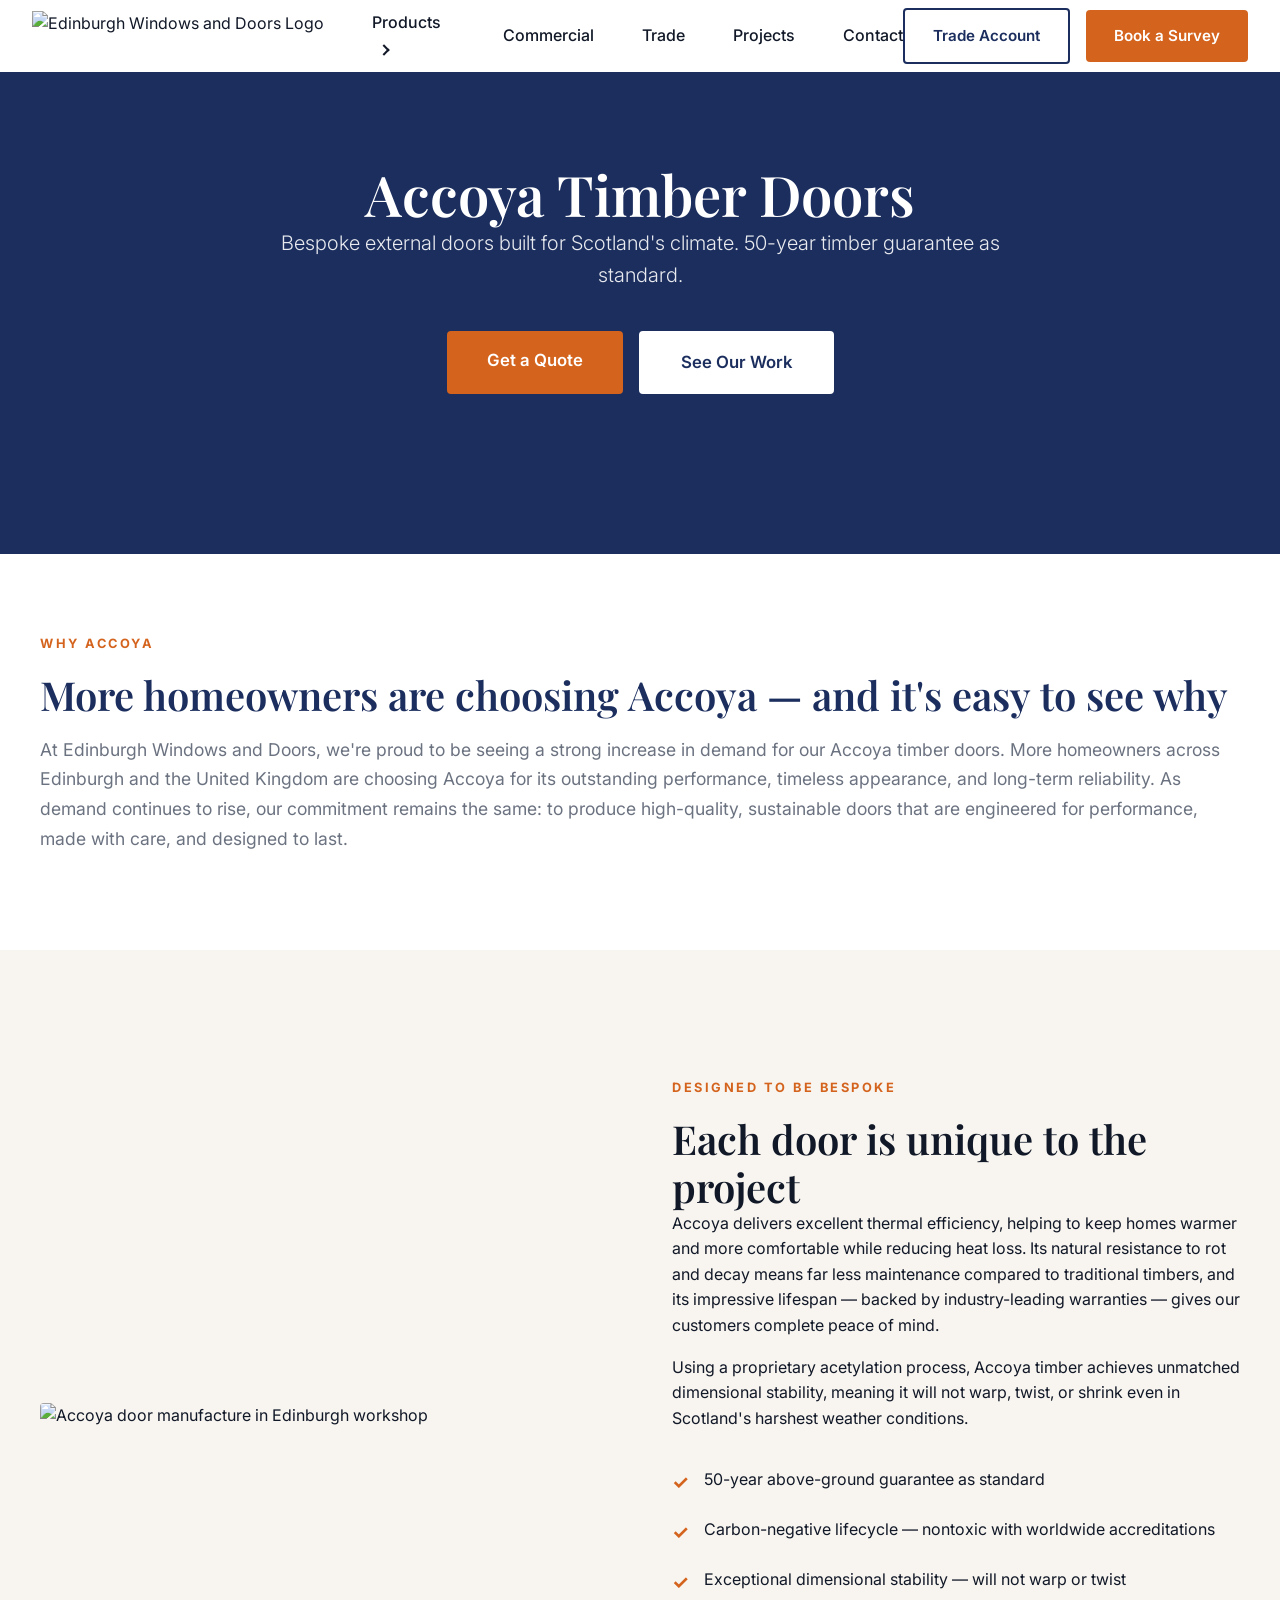
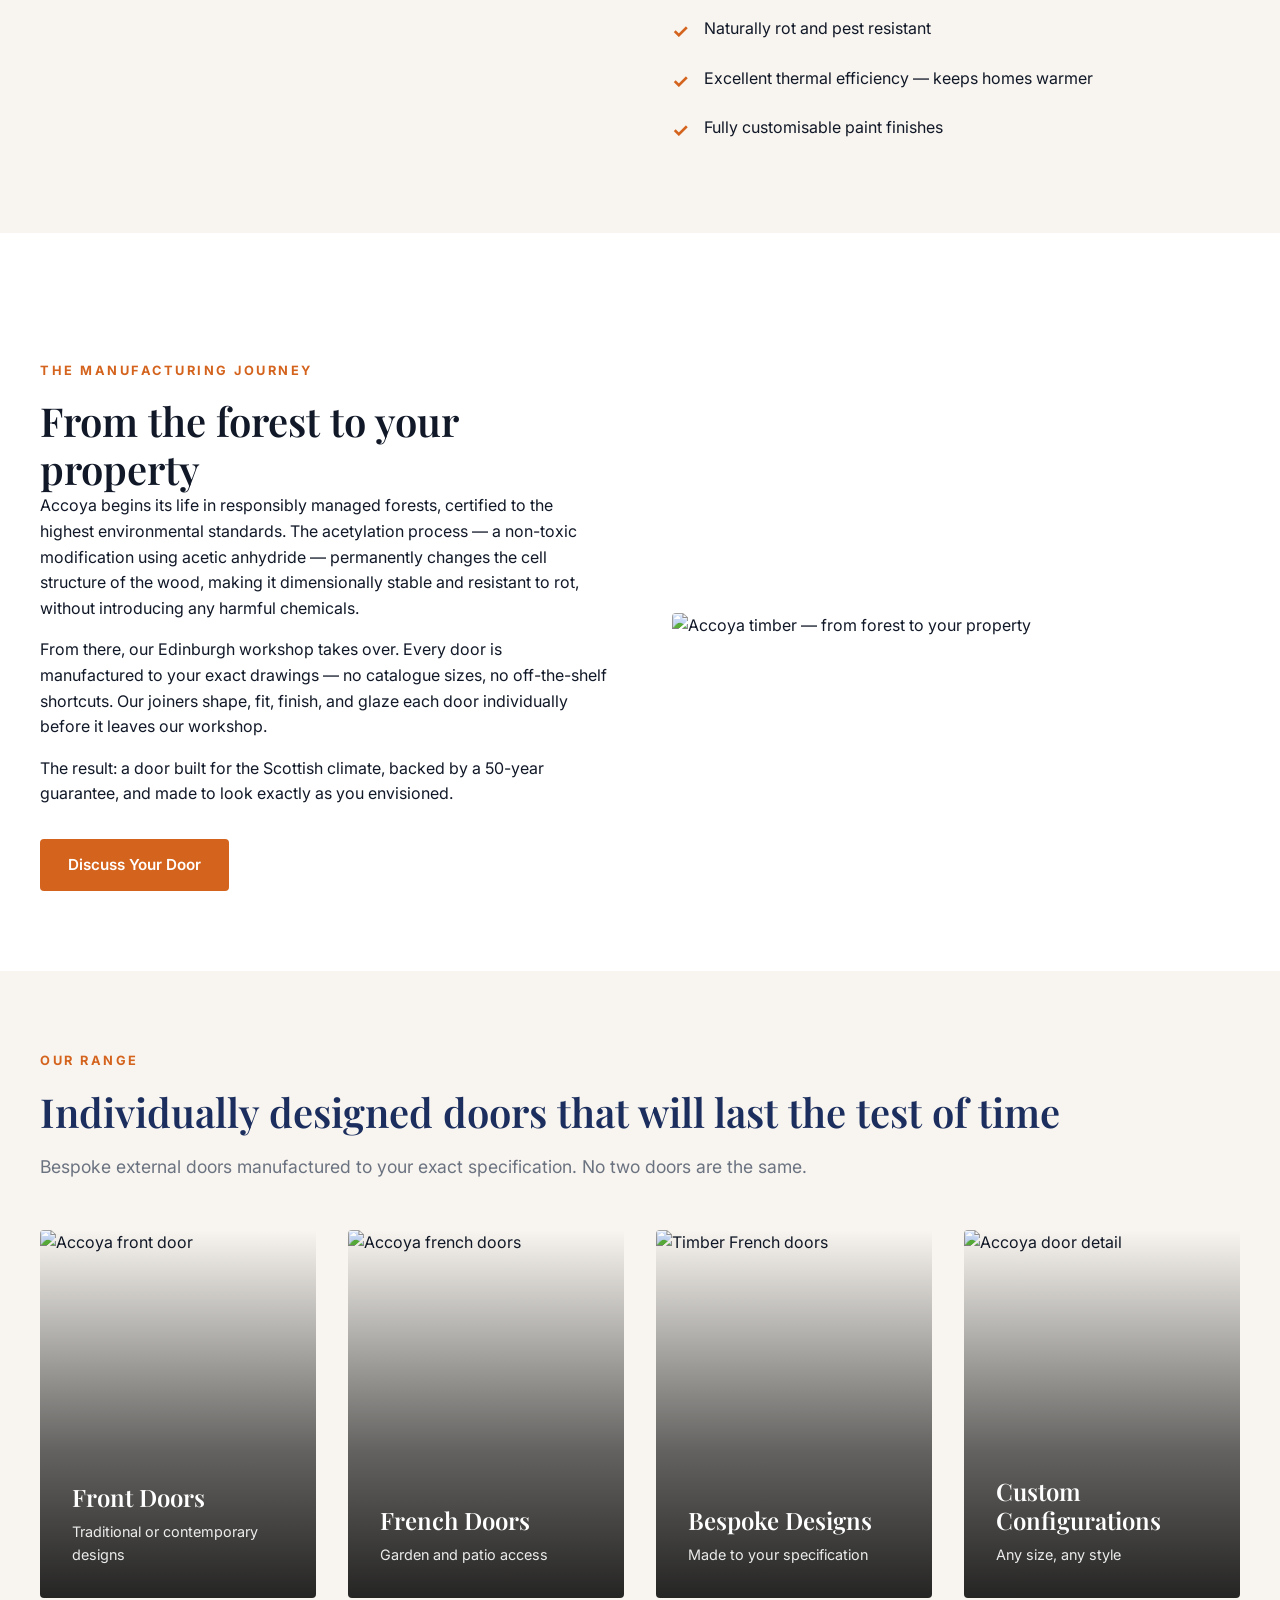
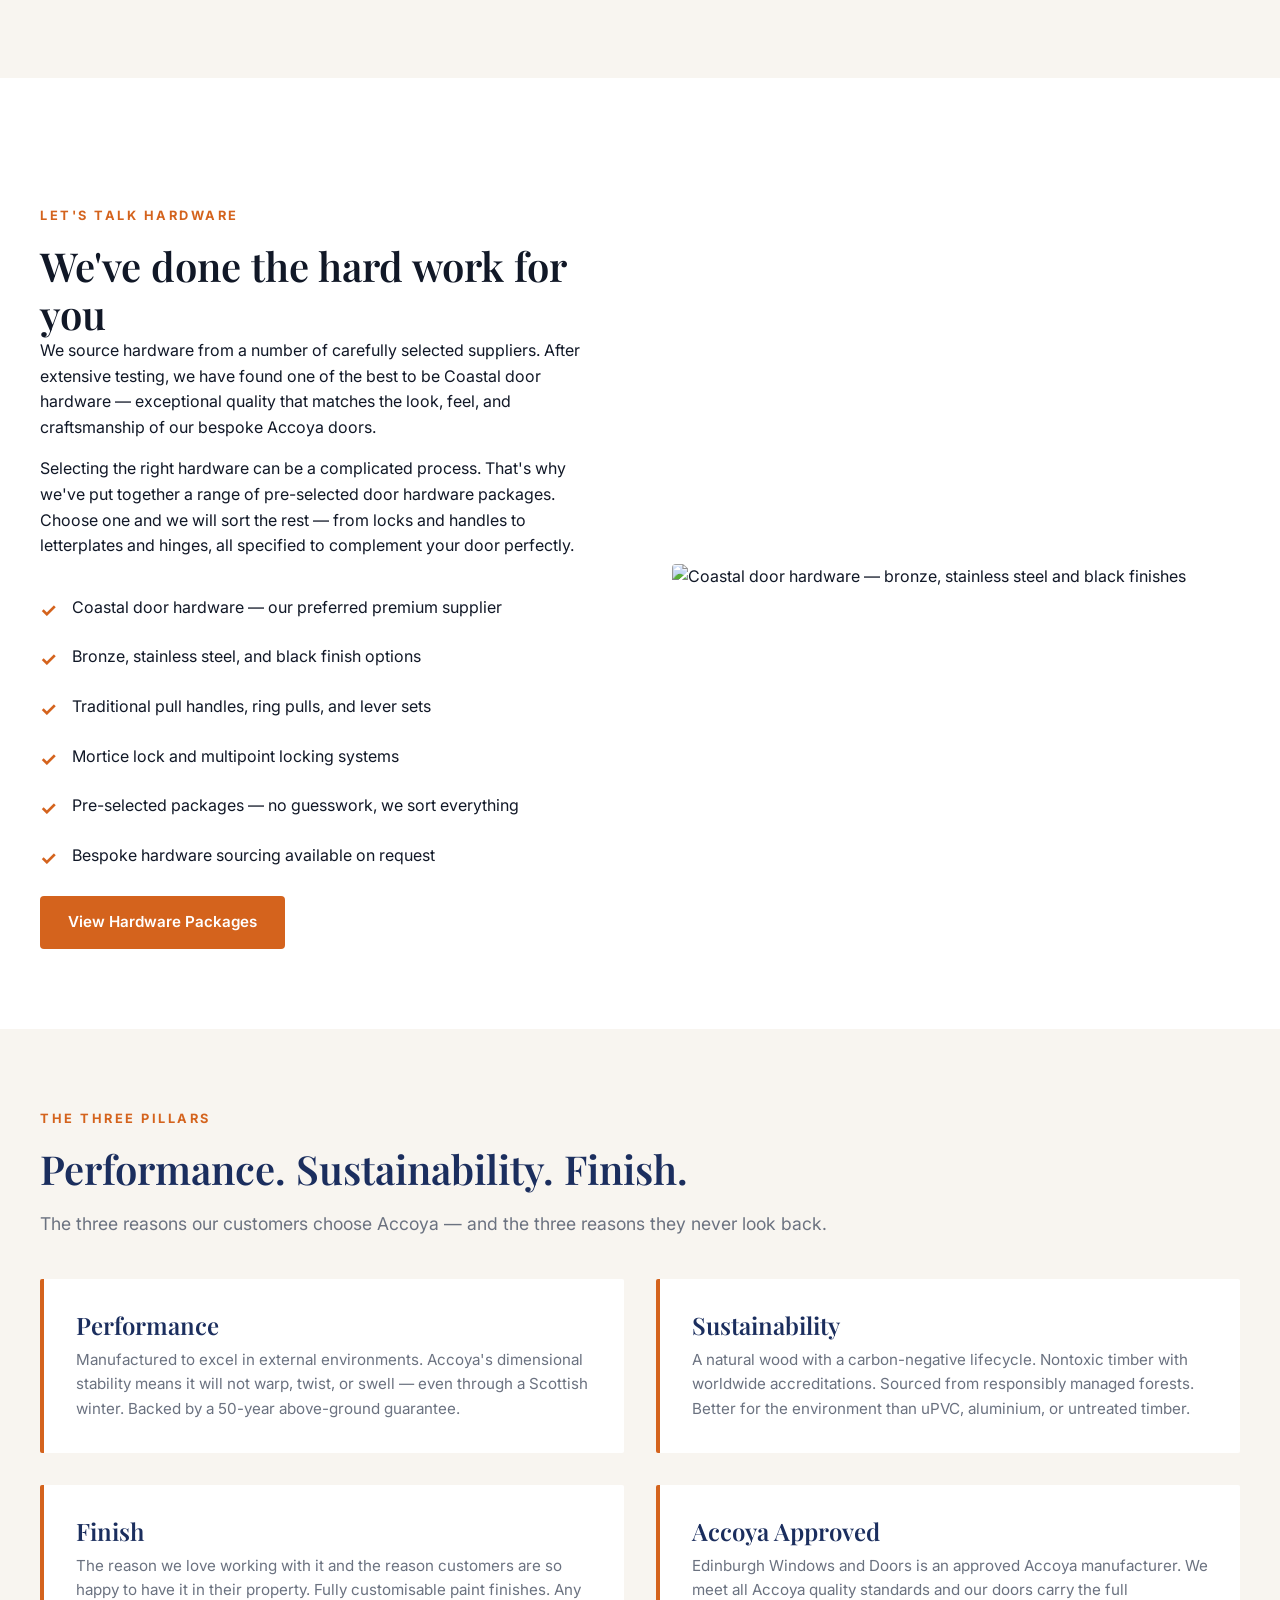
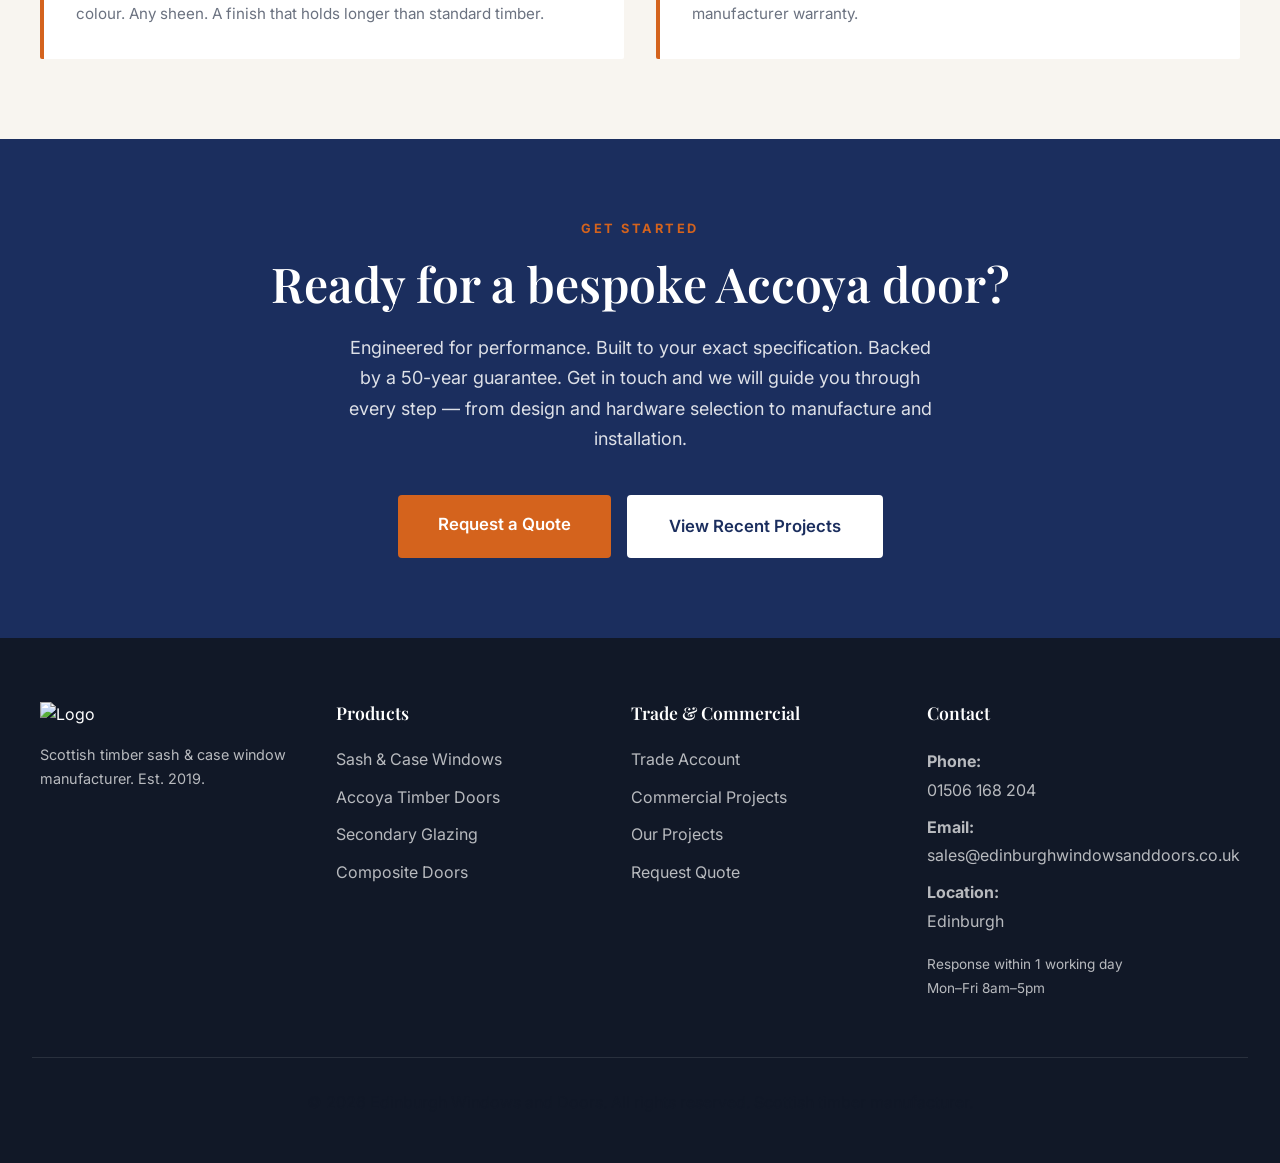
==== accoya-doors.html @ c87c654d "Initial commit: Edinburgh Windows & Doors website" ====
<!DOCTYPE html>
<html lang="en">
<head>
  <meta charset="UTF-8">
  <meta name="viewport" content="width=device-width, initial-scale=1.0">
  <title>Accoya Timber Doors Edinburgh | Bespoke External Doors | 50-Year Guarantee</title>
  <meta name="description" content="Bespoke Accoya timber doors from Edinburgh's approved manufacturer. 50-year above-ground guarantee. Carbon-negative lifecycle. Made to measure for Scottish homes and UK-wide delivery.">
  <link rel="stylesheet" href="styles.css">
</head>
<body>
  <!-- Navigation -->
  <nav>
    <div class="nav-logo">
      <img src="Website updates - easy websites/Company Logo - image 1.jpg" alt="Edinburgh Windows and Doors Logo">
    </div>
    <div class="nav-center">
      <div class="nav-dropdown">
        <a href="index.html#products">Products</a>
        <div class="dropdown-menu">
          <a href="sash-windows.html">Sash & Case Windows</a>
          <a href="accoya-doors.html">Accoya Timber Doors</a>
          <a href="secondary-glazing.html">Secondary Glazing</a>
          <a href="contact.html">Composite Doors</a>
        </div>
      </div>
      <a href="commercial.html">Commercial</a>
      <a href="trade.html">Trade</a>
      <a href="projects.html">Projects</a>
      <a href="contact.html">Contact</a>
    </div>
    <div class="nav-ctas">
      <a href="trade.html" class="btn btn-outline">Trade Account</a>
      <a href="contact.html" class="btn btn-primary">Book a Survey</a>
    </div>
    <div class="hamburger">
      <span></span>
      <span></span>
      <span></span>
    </div>
  </nav>

  <!-- Page Hero -->
  <div class="hero-internal">
    <div class="hero-content">
      <h1>Accoya Timber Doors</h1>
      <p class="hero-sub">Bespoke external doors built for Scotland's climate. 50-year timber guarantee as standard.</p>
      <div class="hero-ctas">
        <a href="contact.html" class="btn btn-primary btn-lg">Get a Quote</a>
        <a href="projects.html" class="btn btn-white btn-lg">See Our Work</a>
      </div>
    </div>
  </div>

  <!-- Demand intro -->
  <section>
    <div class="container">
      <p class="section-eyebrow">WHY ACCOYA</p>
      <h2 class="section-title">More homeowners are choosing Accoya — and it's easy to see why</h2>
      <p class="section-subtitle">At Edinburgh Windows and Doors, we're proud to be seeing a strong increase in demand for our Accoya timber doors. More homeowners across Edinburgh and the United Kingdom are choosing Accoya for its outstanding performance, timeless appearance, and long-term reliability. As demand continues to rise, our commitment remains the same: to produce high-quality, sustainable doors that are engineered for performance, made with care, and designed to last.</p>
    </div>
  </section>

  <!-- What is Accoya -->
  <section class="light-bg">
    <div class="container">
      <div class="two-col">
        <img src="Website updates - easy websites/accoya door manufacture.jpeg" alt="Accoya door manufacture in Edinburgh workshop">
        <div>
          <p class="section-eyebrow">DESIGNED TO BE BESPOKE</p>
          <h2>Each door is unique to the project</h2>
          <p>Accoya delivers excellent thermal efficiency, helping to keep homes warmer and more comfortable while reducing heat loss. Its natural resistance to rot and decay means far less maintenance compared to traditional timbers, and its impressive lifespan — backed by industry-leading warranties — gives our customers complete peace of mind.</p>
          <p>Using a proprietary acetylation process, Accoya timber achieves unmatched dimensional stability, meaning it will not warp, twist, or shrink even in Scotland's harshest weather conditions.</p>
          <ul class="feature-list">
            <li>50-year above-ground guarantee as standard</li>
            <li>Carbon-negative lifecycle — nontoxic with worldwide accreditations</li>
            <li>Exceptional dimensional stability — will not warp or twist</li>
            <li>Naturally rot and pest resistant</li>
            <li>Excellent thermal efficiency — keeps homes warmer</li>
            <li>Fully customisable paint finishes</li>
          </ul>
        </div>
      </div>
    </div>
  </section>

  <!-- Manufacturing journey -->
  <section>
    <div class="container">
      <div class="two-col reversed">
        <img src="Website updates - easy websites/Accoya timber.jpeg" alt="Accoya timber — from forest to your property">
        <div>
          <p class="section-eyebrow">THE MANUFACTURING JOURNEY</p>
          <h2>From the forest to your property</h2>
          <p>Accoya begins its life in responsibly managed forests, certified to the highest environmental standards. The acetylation process — a non-toxic modification using acetic anhydride — permanently changes the cell structure of the wood, making it dimensionally stable and resistant to rot, without introducing any harmful chemicals.</p>
          <p>From there, our Edinburgh workshop takes over. Every door is manufactured to your exact drawings — no catalogue sizes, no off-the-shelf shortcuts. Our joiners shape, fit, finish, and glaze each door individually before it leaves our workshop.</p>
          <p>The result: a door built for the Scottish climate, backed by a 50-year guarantee, and made to look exactly as you envisioned.</p>
          <a href="contact.html" class="btn btn-primary" style="margin-top:1rem;">Discuss Your Door</a>
        </div>
      </div>
    </div>
  </section>

  <!-- Door Range -->
  <section class="light-bg">
    <div class="container">
      <p class="section-eyebrow">OUR RANGE</p>
      <h2 class="section-title">Individually designed doors that will last the test of time</h2>
      <p class="section-subtitle" style="max-width: 100%; margin-bottom: 3rem;">Bespoke external doors manufactured to your exact specification. No two doors are the same.</p>
      <div class="products-grid">
        <div class="product-card">
          <img src="Website updates - easy websites/Accoya timber front door bespoke.jpg" alt="Accoya front door">
          <div class="product-overlay">
            <h3>Front Doors</h3>
            <p>Traditional or contemporary designs</p>
          </div>
        </div>
        <div class="product-card">
          <img src="Website updates - easy websites/Accoya french doors edinburgh.jpg" alt="Accoya french doors">
          <div class="product-overlay">
            <h3>French Doors</h3>
            <p>Garden and patio access</p>
          </div>
        </div>
        <div class="product-card">
          <img src="Website updates - easy websites/Timber French door 2.JPG" alt="Timber French doors">
          <div class="product-overlay">
            <h3>Bespoke Designs</h3>
            <p>Made to your specification</p>
          </div>
        </div>
        <div class="product-card">
          <img src="Website updates - easy websites/Accoya door.jpeg" alt="Accoya door detail">
          <div class="product-overlay">
            <h3>Custom Configurations</h3>
            <p>Any size, any style</p>
          </div>
        </div>
      </div>
    </div>
  </section>

  <!-- Hardware -->
  <section>
    <div class="container">
      <div class="two-col reversed">
        <img src="Website updates - easy websites/coastal hardware.png" alt="Coastal door hardware — bronze, stainless steel and black finishes">
        <div>
          <p class="section-eyebrow">LET'S TALK HARDWARE</p>
          <h2>We've done the hard work for you</h2>
          <p>We source hardware from a number of carefully selected suppliers. After extensive testing, we have found one of the best to be Coastal door hardware — exceptional quality that matches the look, feel, and craftsmanship of our bespoke Accoya doors.</p>
          <p>Selecting the right hardware can be a complicated process. That's why we've put together a range of pre-selected door hardware packages. Choose one and we will sort the rest — from locks and handles to letterplates and hinges, all specified to complement your door perfectly.</p>
          <ul class="feature-list">
            <li>Coastal door hardware — our preferred premium supplier</li>
            <li>Bronze, stainless steel, and black finish options</li>
            <li>Traditional pull handles, ring pulls, and lever sets</li>
            <li>Mortice lock and multipoint locking systems</li>
            <li>Pre-selected packages — no guesswork, we sort everything</li>
            <li>Bespoke hardware sourcing available on request</li>
          </ul>
          <a href="contact.html" class="btn btn-primary" style="margin-top:1rem;">View Hardware Packages</a>
        </div>
      </div>
    </div>
  </section>

  <!-- Three pillars: Performance / Sustainability / Finish -->
  <section class="light-bg">
    <div class="container">
      <p class="section-eyebrow">THE THREE PILLARS</p>
      <h2 class="section-title">Performance. Sustainability. Finish.</h2>
      <p class="section-subtitle">The three reasons our customers choose Accoya — and the three reasons they never look back.</p>
      <div class="stats-grid">
        <div class="stat-box">
          <h3>Performance</h3>
          <p>Manufactured to excel in external environments. Accoya's dimensional stability means it will not warp, twist, or swell — even through a Scottish winter. Backed by a 50-year above-ground guarantee.</p>
        </div>
        <div class="stat-box">
          <h3>Sustainability</h3>
          <p>A natural wood with a carbon-negative lifecycle. Nontoxic timber with worldwide accreditations. Sourced from responsibly managed forests. Better for the environment than uPVC, aluminium, or untreated timber.</p>
        </div>
        <div class="stat-box">
          <h3>Finish</h3>
          <p>The reason we love working with it and the reason customers are so happy to have it in their property. Fully customisable paint finishes. Any colour. Any sheen. A finish that holds longer than standard timber.</p>
        </div>
        <div class="stat-box">
          <h3>Accoya Approved</h3>
          <p>Edinburgh Windows and Doors is an approved Accoya manufacturer. We meet all Accoya quality standards and our doors carry the full manufacturer warranty.</p>
        </div>
      </div>
    </div>
  </section>

  <!-- CTA Section -->
  <section class="navy-bg">
    <div class="container" style="text-align: center;">
      <p class="section-eyebrow" style="color: var(--orange);">GET STARTED</p>
      <h2 style="color: #fff; font-family: 'Playfair Display', Georgia, serif; font-size: clamp(28px, 4vw, 48px); margin-bottom: 1.25rem;">Ready for a bespoke Accoya door?</h2>
      <p style="max-width: 600px; margin: 0 auto 2.5rem; color: rgba(255,255,255,0.85); font-size: 18px; line-height: 1.7;">Engineered for performance. Built to your exact specification. Backed by a 50-year guarantee. Get in touch and we will guide you through every step — from design and hardware selection to manufacture and installation.</p>
      <div style="display: flex; gap: 1rem; justify-content: center; flex-wrap: wrap;">
        <a href="contact.html" class="btn btn-primary btn-lg">Request a Quote</a>
        <a href="projects.html" class="btn btn-white btn-lg">View Recent Projects</a>
      </div>
    </div>
  </section>

  <!-- Footer -->
  <footer>
    <div class="footer-content">
      <div class="footer-col">
        <img src="Website updates - easy websites/Company Logo - image 1.jpg" alt="Logo" class="footer-logo">
        <p class="footer-tagline">Scottish timber sash & case window manufacturer. Est. 2019.</p>
      </div>
      <div class="footer-col">
        <h3>Products</h3>
        <ul>
          <li><a href="sash-windows.html">Sash & Case Windows</a></li>
          <li><a href="accoya-doors.html">Accoya Timber Doors</a></li>
          <li><a href="secondary-glazing.html">Secondary Glazing</a></li>
          <li><a href="contact.html">Composite Doors</a></li>
        </ul>
      </div>
      <div class="footer-col">
        <h3>Trade & Commercial</h3>
        <ul>
          <li><a href="trade.html">Trade Account</a></li>
          <li><a href="commercial.html">Commercial Projects</a></li>
          <li><a href="projects.html">Our Projects</a></li>
          <li><a href="contact.html">Request Quote</a></li>
        </ul>
      </div>
      <div class="footer-col">
        <h3>Contact</h3>
        <div class="footer-contact-info">
          <p><strong>Phone:</strong><br>01506 168 204</p>
          <p><strong>Email:</strong><br>sales@edinburghwindowsanddoors.co.uk</p>
          <p><strong>Location:</strong><br>Edinburgh</p>
          <p style="margin-top: 1rem; font-size: 0.85rem;">Response within 1 working day<br>Mon–Fri 8am–5pm</p>
        </div>
      </div>
    </div>
    <div class="footer-copyright">
      <p>&copy; 2026 Edinburgh Windows and Doors. All rights reserved. Scottish timber manufacturer.</p>
    </div>
  </footer>

  <script>
    // Navigation scroll effect
    const nav = document.querySelector('nav');
    window.addEventListener('scroll', () => {
      if (window.scrollY > 50) {
        nav.classList.add('scrolled');
      } else {
        nav.classList.remove('scrolled');
      }
    });

    // Mobile menu toggle
    const hamburger = document.querySelector('.hamburger');
    hamburger.addEventListener('click', () => {
      nav.classList.toggle('mobile-open');
    });

    document.querySelectorAll('.nav-center a').forEach(link => {
      link.addEventListener('click', () => {
        nav.classList.remove('mobile-open');
      });
    });
  </script>
</body>
</html>
---- styles.css ----
@import url('https://fonts.googleapis.com/css2?family=Playfair+Display:wght@400;500;600;700&family=Inter:wght@300;400;500;600;700&display=swap');

:root {
  --navy: #1B2E5E;
  --orange: #D4631D;
  --cream: #F8F5F0;
  --dark: #111827;
  --light-grey: #6B7280;
  --border-grey: #E5E7EB;
}

* {
  margin: 0;
  padding: 0;
  box-sizing: border-box;
}

html {
  scroll-behavior: smooth;
}

body {
  font-family: 'Inter', sans-serif;
  color: var(--dark);
  line-height: 1.6;
  background: #fff;
}

/* Typography */
h1, h2, h3, h4, h5, h6 {
  font-family: 'Playfair Display', serif;
  font-weight: 600;
  line-height: 1.2;
}

h1 {
  font-size: 3.5rem;
  color: var(--dark);
}

h2 {
  font-size: 2.5rem;
  color: var(--dark);
}

h3 {
  font-size: 1.75rem;
  color: var(--dark);
}

p {
  font-size: 1rem;
  color: var(--dark);
  margin-bottom: 1rem;
}

a {
  color: var(--orange);
  text-decoration: none;
  transition: color 0.3s ease;
}

a:hover {
  color: #b85317;
}

/* Navigation */
nav {
  position: fixed;
  top: 0;
  left: 0;
  right: 0;
  height: 72px;
  background: #fff;
  display: flex;
  align-items: center;
  justify-content: space-between;
  padding: 0 2rem;
  z-index: 1000;
  transition: box-shadow 0.3s ease;
}

nav.scrolled {
  box-shadow: 0 2px 8px rgba(0, 0, 0, 0.1);
}

.nav-logo {
  height: 50px;
  width: auto;
  display: flex;
  align-items: center;
}

.nav-logo img {
  height: 100%;
  width: auto;
}

.nav-center {
  display: flex;
  gap: 3rem;
  align-items: center;
  flex: 1;
  margin-left: 3rem;
}

.nav-center a {
  font-weight: 500;
  color: var(--dark);
  position: relative;
  padding: 0.5rem 0;
}

.nav-center a:hover {
  color: var(--orange);
}

.nav-dropdown {
  position: relative;
}

.nav-dropdown > a::after {
  content: '';
  display: inline-block;
  width: 6px;
  height: 6px;
  border-right: 2px solid var(--dark);
  border-bottom: 2px solid var(--dark);
  margin-left: 0.5rem;
  transform: rotate(-45deg);
  transition: transform 0.3s ease;
}

.nav-dropdown:hover > a::after {
  transform: rotate(135deg);
  color: var(--orange);
}

.dropdown-menu {
  position: absolute;
  top: 100%;
  left: 0;
  background: #fff;
  border: 1px solid var(--border-grey);
  border-radius: 4px;
  padding: 0.75rem 0;
  min-width: 220px;
  opacity: 0;
  visibility: hidden;
  transform: translateY(-10px);
  transition: all 0.3s ease;
  box-shadow: 0 4px 12px rgba(0, 0, 0, 0.1);
  margin-top: 0.5rem;
}

.nav-dropdown:hover .dropdown-menu {
  opacity: 1;
  visibility: visible;
  transform: translateY(0);
}

.dropdown-menu a {
  display: block;
  padding: 0.75rem 1.5rem;
  color: var(--dark);
  transition: all 0.2s ease;
}

.dropdown-menu a:hover {
  background: var(--cream);
  color: var(--orange);
  padding-left: 2rem;
}

.nav-ctas {
  display: flex;
  gap: 1rem;
  align-items: center;
}

.hamburger {
  display: none;
  flex-direction: column;
  cursor: pointer;
  gap: 5px;
}

.hamburger span {
  width: 25px;
  height: 3px;
  background: var(--dark);
  transition: all 0.3s ease;
  border-radius: 2px;
}

.hamburger.active span:nth-child(1) {
  transform: rotate(45deg) translate(8px, 8px);
}

.hamburger.active span:nth-child(2) {
  opacity: 0;
}

.hamburger.active span:nth-child(3) {
  transform: rotate(-45deg) translate(7px, -7px);
}

/* Buttons */
.btn {
  display: inline-block;
  padding: 0.875rem 1.75rem;
  border-radius: 4px;
  font-weight: 600;
  font-size: 0.95rem;
  cursor: pointer;
  border: none;
  transition: all 0.3s ease;
  font-family: 'Inter', sans-serif;
  text-align: center;
}

.btn-primary {
  background: var(--orange);
  color: #fff;
}

.btn-primary:hover {
  background: #b85317;
  color: #fff;
}

.btn-outline {
  background: transparent;
  color: var(--navy);
  border: 2px solid var(--navy);
}

.btn-outline:hover {
  background: var(--navy);
  color: #fff;
}

.btn-white {
  background: #fff;
  color: var(--navy);
  border: 2px solid #fff;
}

.btn-white:hover {
  background: var(--cream);
  border-color: var(--cream);
}

.btn-lg {
  padding: 1rem 2.5rem;
  font-size: 1.05rem;
}

/* Hero sections */
.hero {
  height: 100vh;
  display: flex;
  align-items: center;
  justify-content: center;
  position: relative;
  overflow: hidden;
}

/* Video background */
.hero-video-bg {
  position: absolute;
  top: 50%;
  left: 50%;
  transform: translate(-50%, -50%);
  min-width: 100%;
  min-height: 100%;
  width: auto;
  height: auto;
  object-fit: cover;
  z-index: 0;
}

/* Dark overlay on top of video */
.hero-overlay {
  position: absolute;
  inset: 0;
  background: rgba(0, 0, 0, 0.55);
  z-index: 1;
}

/* Fallback: if no video, show static image */
.hero.no-video {
  background-image: url('Website updates - easy websites/Workshop.jpg');
  background-size: cover;
  background-position: center;
}

.hero.no-video::before {
  content: '';
  position: absolute;
  inset: 0;
  background: rgba(0, 0, 0, 0.5);
  z-index: 1;
}

.hero-content {
  position: relative;
  z-index: 3;
  color: #fff;
  text-align: center;
  max-width: 800px;
  padding: 2rem;
}

.hero-eyebrow {
  font-size: 0.85rem;
  font-weight: 600;
  letter-spacing: 2px;
  text-transform: uppercase;
  color: var(--orange);
  margin-bottom: 1.5rem;
}

.hero h1 {
  color: #fff;
  margin-bottom: 1.5rem;
}

.hero-sub {
  font-size: 1.25rem;
  color: rgba(255, 255, 255, 0.95);
  margin-bottom: 2.5rem;
  line-height: 1.6;
  font-weight: 300;
}

.hero-ctas {
  display: flex;
  gap: 1rem;
  justify-content: center;
  flex-wrap: wrap;
}

/* Page hero (internal pages) */
.hero-internal {
  height: auto;
  padding: 8rem 2rem;
  background: var(--navy);
  text-align: center;
  min-height: 400px;
  display: flex;
  align-items: center;
  justify-content: center;
}

.hero-internal::before {
  display: none;
}

.hero-internal h1 {
  color: #fff;
}

.hero-internal .hero-sub {
  color: rgba(255, 255, 255, 0.9);
}

.hero-internal .hero-eyebrow {
  color: var(--orange);
}

.hero-internal .hero-ctas {
  margin-top: 2rem;
}

/* Section typography */
.section-eyebrow {
  font-size: 0.8rem;
  font-weight: 700;
  letter-spacing: 2.5px;
  text-transform: uppercase;
  color: var(--orange);
  margin-bottom: 1rem;
  display: block;
}

.section-title {
  font-size: 2.5rem;
  font-family: 'Playfair Display', serif;
  font-weight: 600;
  color: var(--navy);
  margin-bottom: 1rem;
}

.section-subtitle {
  font-size: 1.1rem;
  color: var(--light-grey);
  line-height: 1.7;
}

/* Sections */
section {
  padding: 5rem 2rem;
}

section.light-bg {
  background: var(--cream);
}

section.navy-bg {
  background: var(--navy);
  color: #fff;
}

section.navy-bg h2,
section.navy-bg h3 {
  color: #fff;
}

section.navy-bg .section-title {
  color: #fff;
}

section.dark-bg {
  background: var(--dark);
  color: #fff;
}

section.dark-bg h2,
section.dark-bg h3 {
  color: #fff;
}

section.dark-bg .section-title {
  color: #fff;
}

/* Container */
.container {
  max-width: 1200px;
  margin: 0 auto;
}

/* Trust bar */
.trust-bar {
  background: var(--navy);
  color: #fff;
  padding: 2rem;
}

.trust-items {
  max-width: 1200px;
  margin: 0 auto;
  display: flex;
  justify-content: space-around;
  align-items: center;
  flex-wrap: wrap;
  gap: 2rem;
}

.trust-item {
  font-size: 0.95rem;
  font-weight: 500;
  text-align: center;
  padding: 0 1rem;
  border-right: 1px solid rgba(255, 255, 255, 0.3);
}

.trust-item:last-child {
  border-right: none;
}

/* Product cards grid */
.products-grid {
  display: grid;
  grid-template-columns: repeat(4, 1fr);
  gap: 2rem;
  margin-top: 3rem;
}

.product-card {
  aspect-ratio: 3/4;
  position: relative;
  overflow: hidden;
  border-radius: 4px;
  cursor: pointer;
  group: product;
}

.product-card img {
  width: 100%;
  height: 100%;
  object-fit: cover;
  transition: transform 0.4s ease;
}

.product-card:hover img {
  transform: scale(1.08);
}

.product-overlay {
  position: absolute;
  bottom: 0;
  left: 0;
  right: 0;
  top: 0;
  background: linear-gradient(to bottom, rgba(0, 0, 0, 0) 0%, rgba(0, 0, 0, 0.6) 60%, rgba(0, 0, 0, 0.85) 100%);
  display: flex;
  flex-direction: column;
  justify-content: flex-end;
  padding: 2rem;
  color: #fff;
}

.product-card h3 {
  color: #fff;
  margin-bottom: 0.5rem;
  font-size: 1.5rem;
}

.product-card p {
  color: rgba(255, 255, 255, 0.9);
  font-size: 0.9rem;
  margin: 0;
}

.product-card a {
  color: var(--orange);
}

/* Two column layout */
.two-col {
  display: grid;
  grid-template-columns: 1fr 1fr;
  gap: 4rem;
  align-items: center;
  margin-top: 3rem;
}

.two-col.reversed {
  direction: rtl;
}

.two-col.reversed > * {
  direction: ltr;
}

.two-col img {
  width: 100%;
  height: auto;
  border-radius: 4px;
}

/* Stats grid */
.stats-grid {
  display: grid;
  grid-template-columns: repeat(2, 1fr);
  gap: 2rem;
  margin-top: 2.5rem;
}

.stat-box {
  padding: 2rem;
  background: #fff;
  border-left: 4px solid var(--orange);
  border-radius: 2px;
}

.stat-box h3 {
  font-size: 1.5rem;
  color: var(--navy);
  margin-bottom: 0.5rem;
}

.stat-box p {
  color: var(--light-grey);
  font-size: 0.95rem;
  margin: 0;
}

/* Project grid */
.projects-grid-featured {
  display: grid;
  grid-template-columns: 2fr 1fr;
  gap: 2rem;
  margin-top: 3rem;
}

.project-tile-large {
  grid-row: span 2;
  position: relative;
  overflow: hidden;
  border-radius: 4px;
  aspect-ratio: 3/4;
}

.project-tile-small {
  position: relative;
  overflow: hidden;
  border-radius: 4px;
  aspect-ratio: 4/3;
}

.project-tile img {
  width: 100%;
  height: 100%;
  object-fit: cover;
  transition: transform 0.4s ease;
}

.project-tile:hover img {
  transform: scale(1.05);
}

.project-overlay {
  position: absolute;
  inset: 0;
  background: linear-gradient(135deg, rgba(0, 0, 0, 0) 0%, rgba(0, 0, 0, 0.4) 50%, rgba(0, 0, 0, 0.7) 100%);
  display: flex;
  align-items: flex-end;
  padding: 2rem;
  color: #fff;
}

.project-overlay h3 {
  color: #fff;
  font-size: 1.25rem;
  margin-bottom: 0.5rem;
}

.project-overlay p {
  color: rgba(255, 255, 255, 0.85);
  font-size: 0.9rem;
  margin: 0;
}

/* Feature list */
.feature-list {
  list-style: none;
  margin-top: 1.5rem;
}

.feature-list li {
  padding: 0.75rem 0;
  padding-left: 2rem;
  position: relative;
  font-size: 1rem;
  color: var(--dark);
  line-height: 1.6;
}

.feature-list li::before {
  content: '✓';
  position: absolute;
  left: 0;
  color: var(--orange);
  font-weight: 700;
  font-size: 1.2rem;
}

/* Buyer type cards */
.buyer-grid {
  display: grid;
  grid-template-columns: repeat(2, 1fr);
  gap: 2rem;
  margin-top: 3rem;
}

.buyer-card {
  padding: 2.5rem;
  background: #fff;
  border: 2px solid var(--border-grey);
  border-radius: 4px;
  text-align: center;
  transition: all 0.3s ease;
  cursor: pointer;
}

.buyer-card:hover {
  border-color: var(--orange);
  box-shadow: 0 8px 24px rgba(212, 99, 29, 0.1);
}

.buyer-card h3 {
  margin-bottom: 1rem;
  color: var(--navy);
}

.buyer-card p {
  color: var(--light-grey);
  margin-bottom: 1.5rem;
}

/* Accreditations */
.accreditations {
  display: flex;
  align-items: center;
  justify-content: center;
  gap: 4rem;
  padding: 3rem 2rem;
  flex-wrap: wrap;
}

.accreditations img {
  height: 80px;
  width: auto;
  opacity: 0.9;
  transition: opacity 0.3s ease;
}

.accreditations img:hover {
  opacity: 1;
}

/* Footer */
footer {
  background: var(--dark);
  color: #fff;
  padding: 4rem 2rem 2rem;
}

.footer-content {
  max-width: 1200px;
  margin: 0 auto;
  display: grid;
  grid-template-columns: repeat(4, 1fr);
  gap: 3rem;
  margin-bottom: 3rem;
}

.footer-col h3 {
  color: #fff;
  margin-bottom: 1.5rem;
  font-size: 1.1rem;
}

.footer-col ul {
  list-style: none;
}

.footer-col ul li {
  margin-bottom: 0.75rem;
}

.footer-col a {
  color: rgba(255, 255, 255, 0.7);
}

.footer-col a:hover {
  color: var(--orange);
}

.footer-logo {
  height: 50px;
  width: auto;
  margin-bottom: 1rem;
}

.footer-tagline {
  color: rgba(255, 255, 255, 0.7);
  font-size: 0.9rem;
  line-height: 1.6;
  margin-bottom: 1rem;
}

.footer-contact-info {
  font-size: 0.95rem;
  line-height: 1.8;
}

.footer-contact-info p {
  color: rgba(255, 255, 255, 0.7);
  margin-bottom: 0.5rem;
}

.footer-copyright {
  border-top: 1px solid rgba(255, 255, 255, 0.1);
  padding-top: 2rem;
  text-align: center;
  color: rgba(255, 255, 255, 0.6);
  font-size: 0.9rem;
}

/* Form styles */
.form-group {
  margin-bottom: 1.5rem;
}

.form-group label {
  display: block;
  margin-bottom: 0.5rem;
  font-weight: 500;
  color: var(--dark);
}

.form-group input,
.form-group textarea,
.form-group select {
  width: 100%;
  padding: 0.875rem;
  border: 1px solid var(--border-grey);
  border-radius: 4px;
  font-family: 'Inter', sans-serif;
  font-size: 1rem;
  transition: border-color 0.3s ease;
}

.form-group input:focus,
.form-group textarea:focus,
.form-group select:focus {
  outline: none;
  border-color: var(--orange);
  box-shadow: 0 0 0 3px rgba(212, 99, 29, 0.1);
}

.form-group textarea {
  resize: vertical;
  min-height: 120px;
}

.contact-layout {
  display: grid;
  grid-template-columns: 1fr 1fr;
  gap: 4rem;
  margin-top: 3rem;
  align-items: start;
}

.contact-form {
  background: #fff;
}

.contact-info {
  background: var(--cream);
  padding: 2.5rem;
  border-radius: 4px;
}

.contact-info h3 {
  margin-top: 1.5rem;
  margin-bottom: 1rem;
  color: var(--navy);
  font-size: 1.1rem;
}

.contact-info p {
  color: var(--dark);
  margin-bottom: 0.5rem;
  font-size: 0.95rem;
}

.contact-info .accreditations {
  justify-content: flex-start;
  gap: 1.5rem;
  padding: 2rem 0 0 0;
  margin-top: 2rem;
  border-top: 1px solid var(--border-grey);
}

.contact-info .accreditations img {
  height: 60px;
}

/* Trade features grid */
.features-grid {
  display: grid;
  grid-template-columns: repeat(3, 1fr);
  gap: 2rem;
  margin-top: 3rem;
}

.feature-box {
  padding: 2rem;
  background: #fff;
  border-radius: 4px;
  text-align: center;
}

.feature-box h3 {
  color: var(--navy);
  margin-bottom: 1rem;
  font-size: 1.25rem;
}

.feature-box p {
  color: var(--light-grey);
  font-size: 0.95rem;
}

/* Trade CTA section */
.trade-cta {
  display: grid;
  grid-template-columns: 1fr 1fr;
  gap: 3rem;
  align-items: center;
  margin-top: 3rem;
}

.trade-cta-text h2 {
  margin-bottom: 1rem;
}

.trade-cta-text p {
  margin-bottom: 1.5rem;
  line-height: 1.8;
}

.trade-feature-boxes {
  display: grid;
  grid-template-columns: 1fr 1fr;
  gap: 1.5rem;
}

.trade-feature-item {
  padding: 1.5rem;
  background: rgba(255, 255, 255, 0.1);
  border-radius: 4px;
  color: #fff;
}

.trade-feature-item h4 {
  font-family: 'Playfair Display', serif;
  font-size: 1.1rem;
  margin-bottom: 0.5rem;
}

/* Projects filter */
.filter-buttons {
  display: flex;
  gap: 1rem;
  margin-top: 2rem;
  flex-wrap: wrap;
  justify-content: center;
}

.filter-btn {
  padding: 0.75rem 1.5rem;
  background: var(--cream);
  color: var(--navy);
  border: 2px solid transparent;
  border-radius: 4px;
  font-weight: 600;
  cursor: pointer;
  transition: all 0.3s ease;
}

.filter-btn:hover,
.filter-btn.active {
  background: var(--navy);
  color: #fff;
  border-color: var(--navy);
}

/* Projects grid */
.projects-grid {
  display: grid;
  grid-template-columns: repeat(3, 1fr);
  gap: 2rem;
  margin-top: 3rem;
}

.project-card {
  position: relative;
  overflow: hidden;
  border-radius: 4px;
  aspect-ratio: 4/3;
  cursor: pointer;
}

.project-card img {
  width: 100%;
  height: 100%;
  object-fit: cover;
  transition: transform 0.4s ease;
}

.project-card:hover img {
  transform: scale(1.08);
}

.project-card.hidden {
  display: none;
}

.project-card-overlay {
  position: absolute;
  inset: 0;
  background: linear-gradient(135deg, rgba(0, 0, 0, 0) 0%, rgba(0, 0, 0, 0.5) 50%, rgba(0, 0, 0, 0.85) 100%);
  display: flex;
  flex-direction: column;
  justify-content: flex-end;
  padding: 1.5rem;
  color: #fff;
}

.project-card h3 {
  color: #fff;
  font-size: 1.2rem;
  margin-bottom: 0.5rem;
}

.project-card p {
  color: rgba(255, 255, 255, 0.9);
  font-size: 0.85rem;
  margin: 0;
}

.project-category {
  display: inline-block;
  font-size: 0.75rem;
  color: var(--orange);
  font-weight: 600;
  text-transform: uppercase;
  margin-bottom: 0.5rem;
}

/* Responsive */
@media (max-width: 1024px) {
  .nav-center {
    gap: 2rem;
    margin-left: 2rem;
  }

  h1 {
    font-size: 2.5rem;
  }

  h2 {
    font-size: 2rem;
  }

  .products-grid {
    grid-template-columns: repeat(2, 1fr);
  }

  .two-col {
    grid-template-columns: 1fr;
    gap: 2.5rem;
  }

  .two-col.reversed {
    direction: ltr;
  }

  .footer-content {
    grid-template-columns: repeat(2, 1fr);
  }

  .contact-layout {
    grid-template-columns: 1fr;
    gap: 2.5rem;
  }

  .projects-grid-featured {
    grid-template-columns: 1fr;
  }

  .project-tile-large {
    grid-row: unset;
    aspect-ratio: 4/3;
  }

  .features-grid {
    grid-template-columns: repeat(2, 1fr);
  }

  .projects-grid {
    grid-template-columns: repeat(2, 1fr);
  }

  .buyer-grid {
    grid-template-columns: 1fr;
  }
}

@media (max-width: 768px) {
  section {
    padding: 3rem 1.5rem;
  }

  nav {
    padding: 0 1rem;
  }

  .nav-center {
    display: none;
    flex-direction: column;
    position: absolute;
    top: 72px;
    left: 0;
    right: 0;
    background: #fff;
    padding: 2rem;
    gap: 1rem;
    border-bottom: 1px solid var(--border-grey);
  }

  nav.mobile-open .nav-center {
    display: flex;
  }

  .hamburger {
    display: flex;
  }

  .nav-ctas {
    display: none;
  }

  nav.mobile-open .nav-ctas {
    display: flex;
    position: absolute;
    top: 72px;
    left: 0;
    right: 0;
    padding: 1rem;
    background: var(--cream);
    border-bottom: 1px solid var(--border-grey);
    flex-direction: column;
    width: 100%;
    gap: 0.75rem;
  }

  nav.mobile-open .nav-ctas .btn {
    width: 100%;
  }

  .dropdown-menu {
    position: static;
    opacity: 1;
    visibility: visible;
    transform: none;
    box-shadow: none;
    border: none;
    background: var(--cream);
    padding: 0.5rem 0 0.5rem 2rem;
    margin-top: 0;
  }

  .nav-dropdown:hover .dropdown-menu {
    transform: none;
  }

  .dropdown-menu a {
    padding: 0.5rem 0;
  }

  .nav-dropdown > a::after {
    display: none;
  }

  h1 {
    font-size: 2rem;
  }

  h2 {
    font-size: 1.5rem;
  }

  h3 {
    font-size: 1.25rem;
  }

  .hero-h1 {
    font-size: 1.8rem;
  }

  .hero-sub {
    font-size: 1rem;
  }

  .products-grid {
    grid-template-columns: 1fr;
  }

  .stats-grid {
    grid-template-columns: 1fr;
  }

  .features-grid {
    grid-template-columns: 1fr;
  }

  .hero-ctas {
    flex-direction: column;
  }

  .hero-ctas .btn {
    width: 100%;
  }

  .trust-items {
    flex-direction: column;
    gap: 1rem;
  }

  .trust-item {
    border-right: none;
    border-bottom: 1px solid rgba(255, 255, 255, 0.3);
    padding-bottom: 1rem;
  }

  .trust-item:last-child {
    border-bottom: none;
  }

  .footer-content {
    grid-template-columns: 1fr;
    gap: 2rem;
  }

  .projects-grid {
    grid-template-columns: 1fr;
  }

  .accreditations {
    gap: 2rem;
  }

  .accreditations img {
    height: 60px;
  }

  .filter-buttons {
    justify-content: flex-start;
    overflow-x: auto;
    padding-bottom: 0.5rem;
  }

  .trade-feature-boxes {
    grid-template-columns: 1fr;
  }

  .trade-cta {
    grid-template-columns: 1fr;
  }

  .hero-internal {
    padding: 4rem 1.5rem;
  }
}
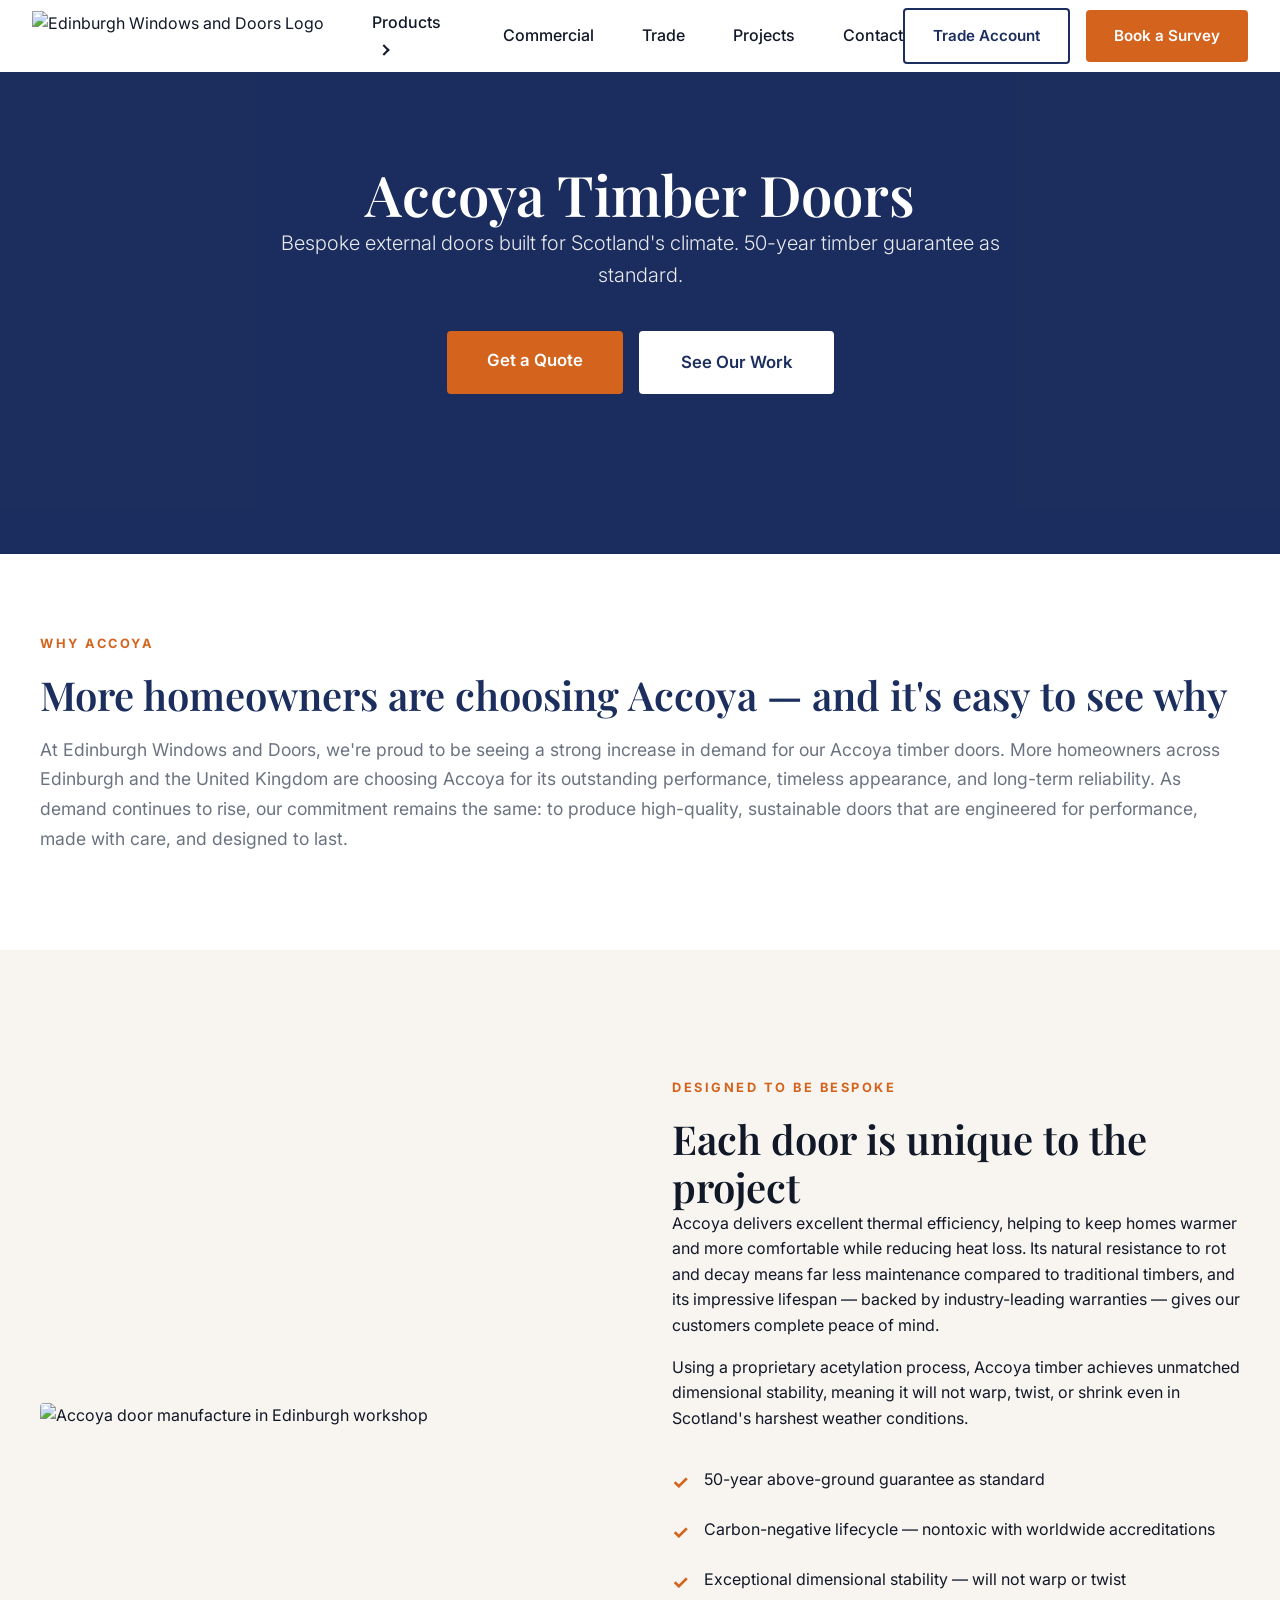
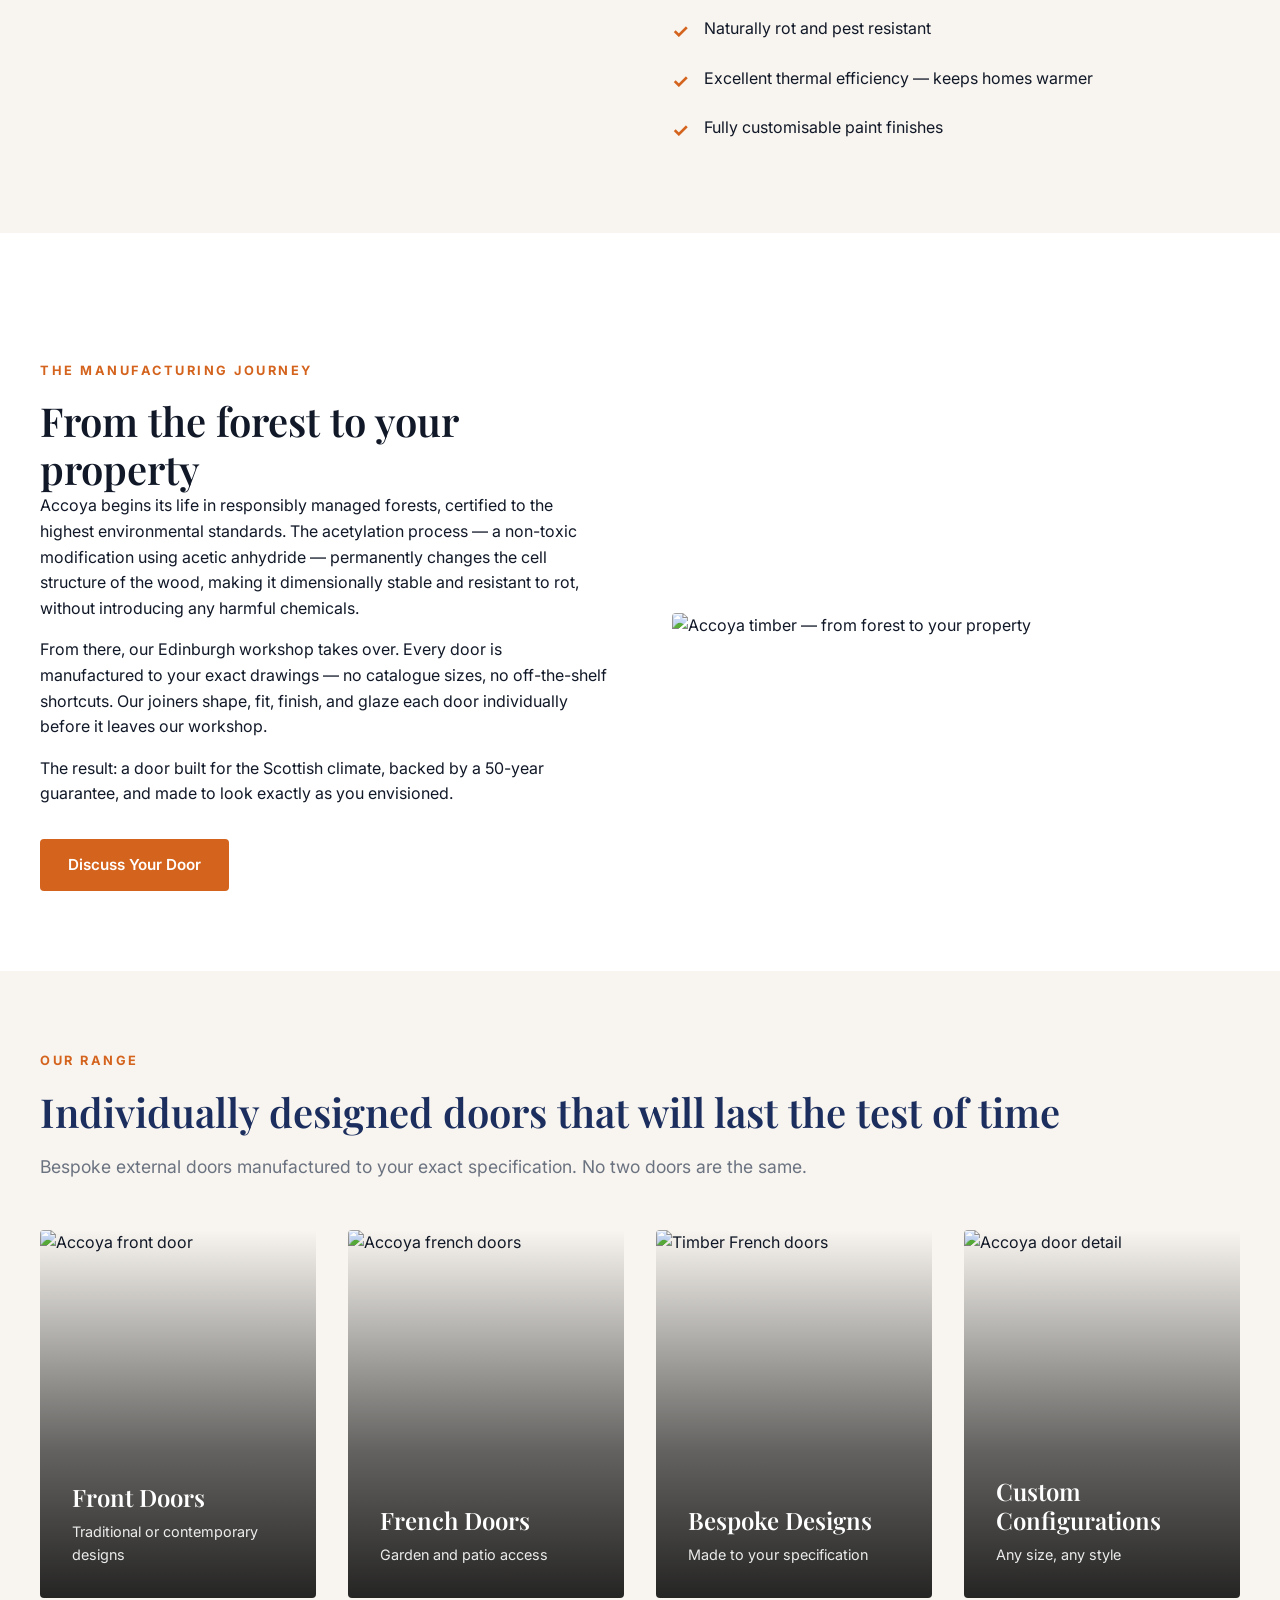
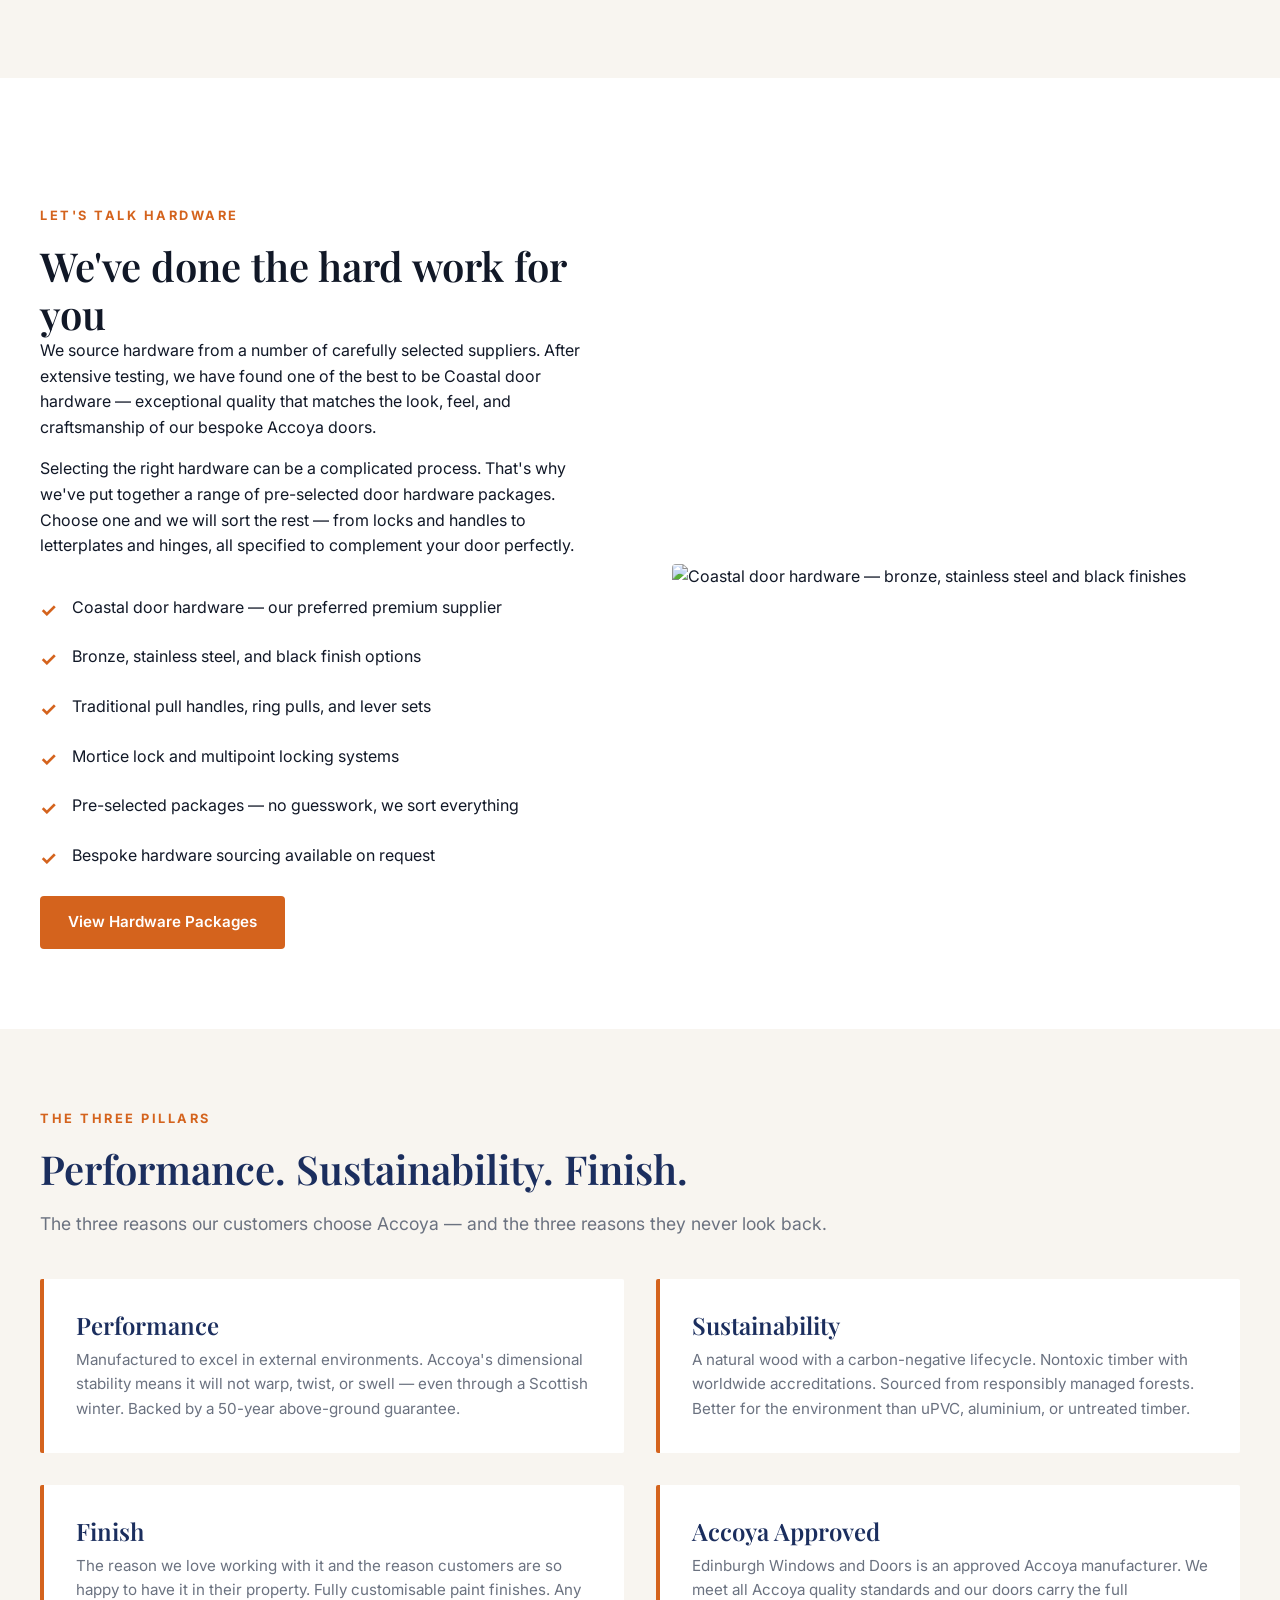
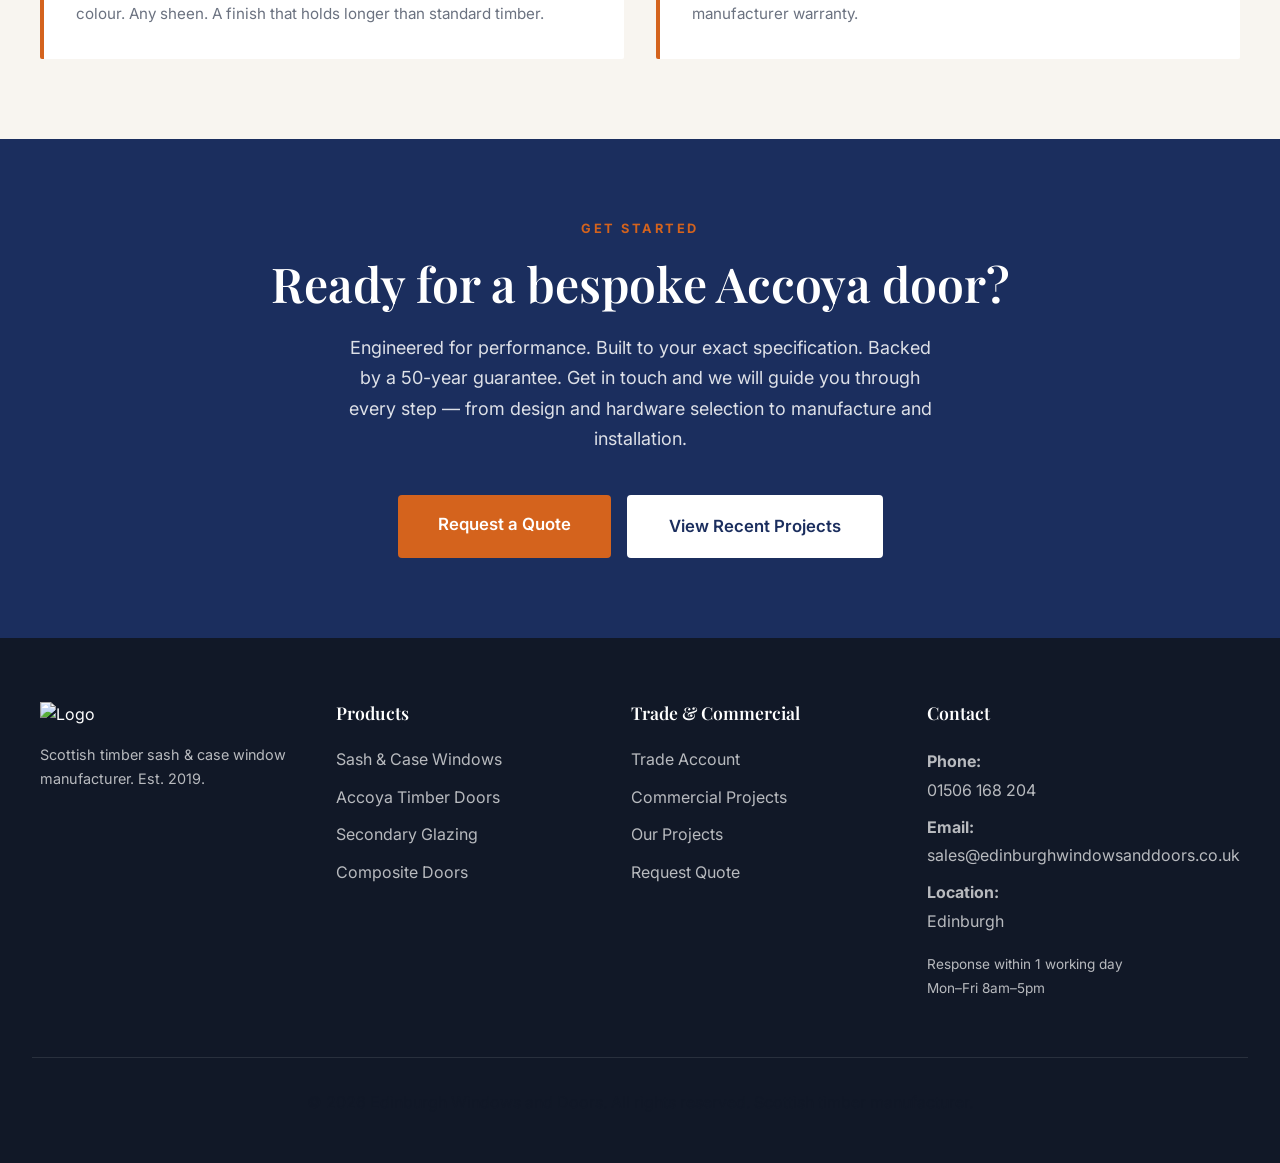
==== commit 30d63aeb: "feat: Add scroll-driven swiping animations" ====
--- a/accoya-doors.html
+++ b/accoya-doors.html
@@ -40,7 +40,7 @@
   </nav>
 
   <!-- Page Hero -->
-  <div class="hero-internal">
+  <div class="hero-internal" style="background-image: url('Website updates - easy websites/Accoya french doors edinburgh.jpg');">
     <div class="hero-content">
       <h1>Accoya Timber Doors</h1>
       <p class="hero-sub">Bespoke external doors built for Scotland's climate. 50-year timber guarantee as standard.</p>
@@ -265,6 +265,23 @@
         nav.classList.remove('mobile-open');
       });
     });
+
+    // Intersection Observer for scroll animations
+    document.addEventListener("DOMContentLoaded", () => {
+      const observer = new IntersectionObserver((entries, observer) => {
+        entries.forEach(entry => {
+          if (entry.isIntersecting) {
+            entry.target.classList.add('is-revealed');
+            observer.unobserve(entry.target);
+          }
+        });
+      }, { threshold: 0.1 });
+      
+      document.querySelectorAll("section, .product-card, .buyer-card, .stat-box, .two-col, .project-tile").forEach(el => {
+        el.classList.add("reveal-up");
+        observer.observe(el);
+      });
+    });
   </script>
 </body>
 </html>
--- a/styles.css
+++ b/styles.css
@@ -345,7 +345,10 @@
 .hero-internal {
   height: auto;
   padding: 8rem 2rem;
-  background: var(--navy);
+  background-color: var(--navy);
+  background-size: cover;
+  background-position: center;
+  position: relative;
   text-align: center;
   min-height: 400px;
   display: flex;
@@ -354,7 +357,11 @@
 }
 
 .hero-internal::before {
-  display: none;
+  content: '';
+  position: absolute;
+  inset: 0;
+  background: rgba(27, 46, 94, 0.82); /* Navy overlay */
+  z-index: 1;
 }
 
 .hero-internal h1 {
@@ -1239,3 +1246,21 @@
     padding: 4rem 1.5rem;
   }
 }
+
+/* Scroll Reveal Animations */
+.reveal-up {
+  opacity: 0;
+  transform: translateY(40px);
+  transition: all 0.8s cubic-bezier(0.16, 1, 0.3, 1);
+}
+
+.reveal-up.is-revealed {
+  opacity: 1;
+  transform: translateY(0);
+}
+
+/* Stagger grid items */
+.products-grid .product-card:nth-child(1), .stats-grid .stat-box:nth-child(1), .buyer-grid .buyer-card:nth-child(1), .projects-grid-featured .project-tile:nth-child(1) { transition-delay: 0.1s; }
+.products-grid .product-card:nth-child(2), .stats-grid .stat-box:nth-child(2), .buyer-grid .buyer-card:nth-child(2), .projects-grid-featured .project-tile:nth-child(2) { transition-delay: 0.2s; }
+.products-grid .product-card:nth-child(3), .stats-grid .stat-box:nth-child(3), .buyer-grid .buyer-card:nth-child(3), .projects-grid-featured .project-tile:nth-child(3) { transition-delay: 0.3s; }
+.products-grid .product-card:nth-child(4), .stats-grid .stat-box:nth-child(4), .buyer-grid .buyer-card:nth-child(4) { transition-delay: 0.4s; }
